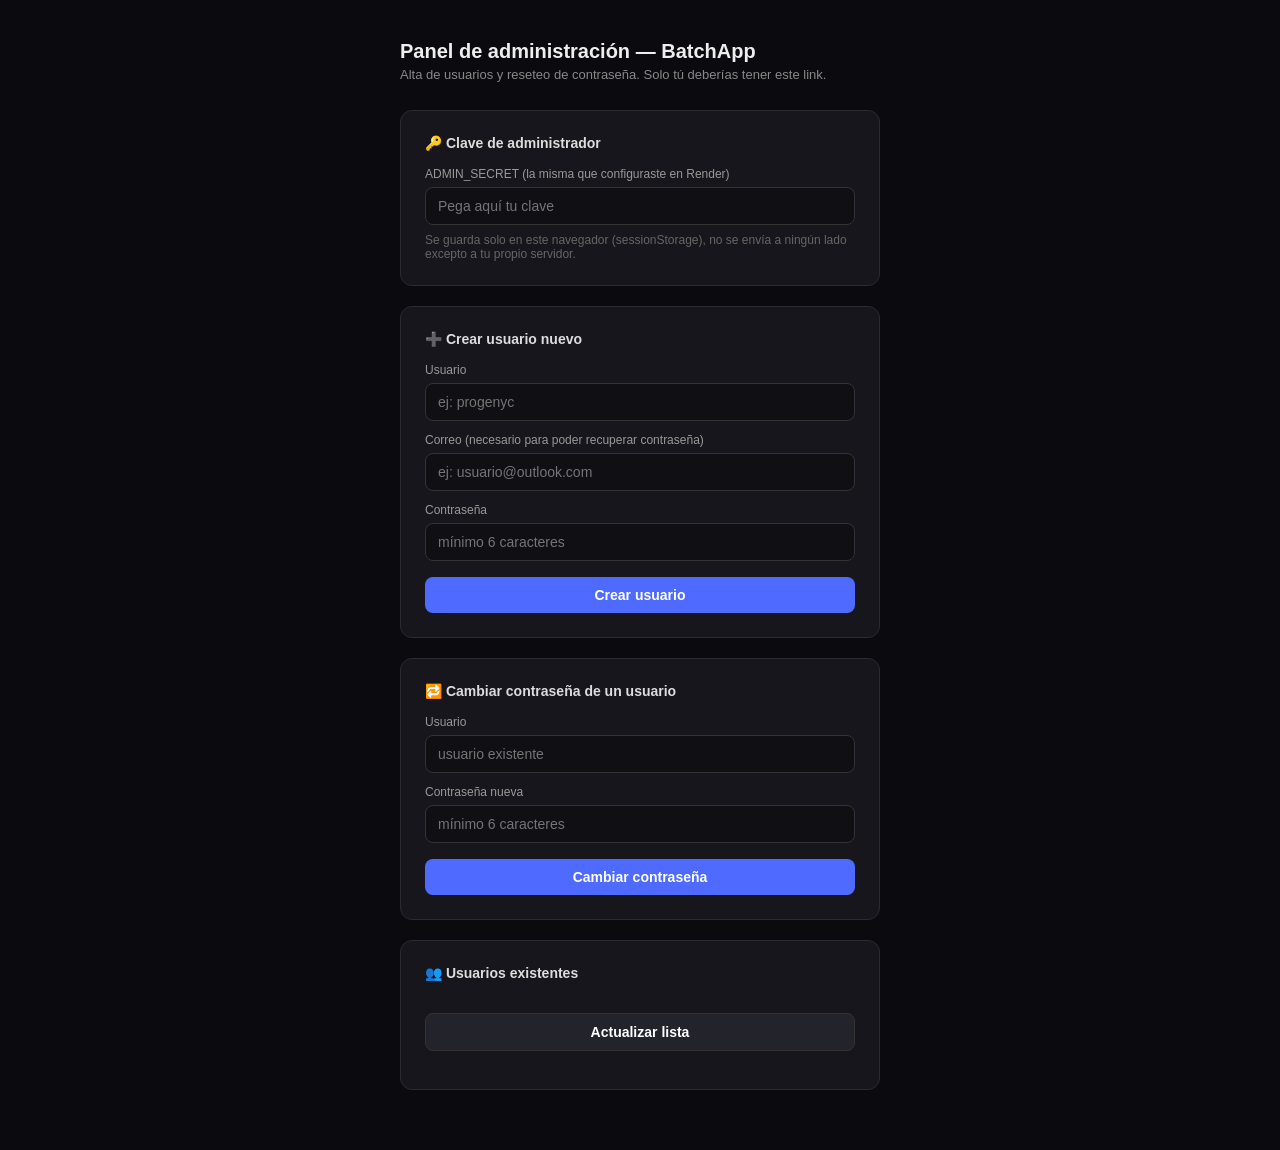
==== fastapi/static/admin.html @ 0b6dc23a "Html Admin" ====
<!DOCTYPE html>
<html lang="es">
<head>
  <meta charset="UTF-8" />
  <meta name="viewport" content="width=device-width, initial-scale=1.0" />
  <title>BatchApp — Panel de administración</title>
  <style>
    * { box-sizing: border-box; }
    body {
      margin: 0;
      min-height: 100vh;
      background: #0b0b0f;
      color: #eee;
      font-family: -apple-system, BlinkMacSystemFont, "Segoe UI", Roboto, sans-serif;
      display: flex;
      justify-content: center;
      padding: 40px 16px;
    }
    .wrap { width: 100%; max-width: 480px; }
    h1 { font-size: 20px; margin: 0 0 4px; }
    .sub { color: #888; font-size: 13px; margin: 0 0 28px; }

    .card {
      background: #16161c;
      border: 1px solid #2a2a33;
      border-radius: 12px;
      padding: 24px;
      margin-bottom: 20px;
    }
    .card h2 {
      font-size: 14px;
      margin: 0 0 16px;
      color: #ddd;
      display: flex;
      align-items: center;
      gap: 8px;
    }
    label {
      display: block;
      font-size: 12px;
      color: #999;
      margin-bottom: 6px;
      margin-top: 12px;
    }
    label:first-of-type { margin-top: 0; }
    input {
      width: 100%;
      padding: 10px 12px;
      border-radius: 8px;
      border: 1px solid #333;
      background: #0f0f14;
      color: #eee;
      font-size: 14px;
    }
    input:focus { outline: 1px solid #4f6bff; border-color: #4f6bff; }

    button {
      margin-top: 16px;
      width: 100%;
      padding: 10px 12px;
      border-radius: 8px;
      border: none;
      background: #4f6bff;
      color: #fff;
      font-size: 14px;
      font-weight: 600;
      cursor: pointer;
    }
    button:hover { background: #3f57e0; }
    button:disabled { opacity: 0.5; cursor: not-allowed; }
    button.danger { background: #a33; }
    button.danger:hover { background: #822; }
    button.secondary { background: #23232c; border: 1px solid #333; }
    button.secondary:hover { background: #2b2b36; }

    .msg {
      margin-top: 12px;
      font-size: 13px;
      padding: 8px 10px;
      border-radius: 6px;
      display: none;
    }
    .msg.ok { display: block; background: #123c1e; color: #7ee2a0; }
    .msg.err { display: block; background: #3c1212; color: #ff8a8a; }

    .secret-row { display: flex; gap: 8px; align-items: flex-end; }
    .secret-row > div { flex: 1; }

    .userlist { font-size: 13px; color: #ccc; margin: 0; padding-left: 18px; }
    .userlist li { margin-bottom: 4px; color: #999; }
    .userlist li b { color: #eee; }
    .empty-note { font-size: 12px; color: #666; }
  </style>
</head>
<body>
<div class="wrap">
  <h1>Panel de administración — BatchApp</h1>
  <p class="sub">Alta de usuarios y reseteo de contraseña. Solo tú deberías tener este link.</p>

  <!-- Clave de administrador -->
  <div class="card">
    <h2>🔑 Clave de administrador</h2>
    <label for="admin-secret">ADMIN_SECRET (la misma que configuraste en Render)</label>
    <input id="admin-secret" type="password" placeholder="Pega aquí tu clave" autocomplete="off" />
    <div class="empty-note" style="margin-top:8px;">Se guarda solo en este navegador (sessionStorage), no se envía a ningún lado excepto a tu propio servidor.</div>
  </div>

  <!-- Crear usuario -->
  <div class="card">
    <h2>➕ Crear usuario nuevo</h2>
    <label for="create-username">Usuario</label>
    <input id="create-username" type="text" placeholder="ej: progenyc" autocomplete="off" />
    <label for="create-email">Correo (necesario para poder recuperar contraseña)</label>
    <input id="create-email" type="email" placeholder="ej: usuario@outlook.com" autocomplete="off" />
    <label for="create-password">Contraseña</label>
    <input id="create-password" type="text" placeholder="mínimo 6 caracteres" autocomplete="off" />
    <button id="btn-create" onclick="createUser()">Crear usuario</button>
    <div class="msg" id="create-msg"></div>
  </div>

  <!-- Resetear contraseña -->
  <div class="card">
    <h2>🔁 Cambiar contraseña de un usuario</h2>
    <label for="reset-username">Usuario</label>
    <input id="reset-username" type="text" placeholder="usuario existente" autocomplete="off" />
    <label for="reset-password">Contraseña nueva</label>
    <input id="reset-password" type="text" placeholder="mínimo 6 caracteres" autocomplete="off" />
    <button id="btn-reset" onclick="resetPassword()">Cambiar contraseña</button>
    <div class="msg" id="reset-msg"></div>
  </div>

  <!-- Listar usuarios -->
  <div class="card">
    <h2>👥 Usuarios existentes</h2>
    <button class="secondary" onclick="listUsers()">Actualizar lista</button>
    <ul class="userlist" id="user-list" style="margin-top:14px;"></ul>
    <div class="msg" id="list-msg"></div>
  </div>
</div>

<script>
  // La clave se guarda solo para esta pestaña (sessionStorage), se borra
  // al cerrar el navegador. Nunca se guarda en el servidor ni se comparte.
  const secretInput = document.getElementById('admin-secret');
  secretInput.value = sessionStorage.getItem('batchapp_admin_secret') || '';
  secretInput.addEventListener('input', () => {
    sessionStorage.setItem('batchapp_admin_secret', secretInput.value);
  });

  function showMsg(id, text, ok) {
    const el = document.getElementById(id);
    el.textContent = text;
    el.className = 'msg ' + (ok ? 'ok' : 'err');
  }

  async function adminFetch(path, body) {
    const secret = secretInput.value.trim();
    if (!secret) throw new Error('Pega primero tu ADMIN_SECRET arriba');
    const res = await fetch(path, {
      method: 'POST',
      headers: {
        'Content-Type': 'application/json',
        'Authorization': `Bearer ${secret}`,
      },
      body: JSON.stringify(body),
    });
    const data = await res.json().catch(() => ({}));
    if (!res.ok) throw new Error(data.detail || `Error ${res.status}`);
    return data;
  }

  async function createUser() {
    const btn = document.getElementById('btn-create');
    const username = document.getElementById('create-username').value.trim();
    const email = document.getElementById('create-email').value.trim();
    const password = document.getElementById('create-password').value;
    btn.disabled = true;
    try {
      const data = await adminFetch('/admin/create_user', { username, email, password });
      showMsg('create-msg', data.message || 'Usuario creado', true);
      document.getElementById('create-username').value = '';
      document.getElementById('create-email').value = '';
      document.getElementById('create-password').value = '';
      listUsers();
    } catch (err) {
      showMsg('create-msg', err.message, false);
    } finally {
      btn.disabled = false;
    }
  }

  async function resetPassword() {
    const btn = document.getElementById('btn-reset');
    const username = document.getElementById('reset-username').value.trim();
    const new_password = document.getElementById('reset-password').value;
    btn.disabled = true;
    try {
      const data = await adminFetch('/admin/reset_password', { username, new_password });
      showMsg('reset-msg', data.message || 'Contraseña actualizada', true);
      document.getElementById('reset-password').value = '';
    } catch (err) {
      showMsg('reset-msg', err.message, false);
    } finally {
      btn.disabled = false;
    }
  }

  async function listUsers() {
    const secret = secretInput.value.trim();
    const listEl = document.getElementById('user-list');
    if (!secret) { showMsg('list-msg', 'Pega primero tu ADMIN_SECRET arriba', false); return; }
    try {
      const res = await fetch('/admin/list_users', {
        headers: { 'Authorization': `Bearer ${secret}` },
      });
      const data = await res.json();
      if (!res.ok) throw new Error(data.detail || `Error ${res.status}`);
      listEl.innerHTML = '';
      if (!data.users || data.users.length === 0) {
        listEl.innerHTML = '<div class="empty-note">Todavía no hay usuarios creados.</div>';
      } else {
        for (const u of data.users) {
          const li = document.createElement('li');
          li.innerHTML = `<b>${u.username}</b> ${u.email ? '('+u.email+')' : '<span style=\"color:#a33\">sin correo</span>'} — creado ${new Date(u.created_at).toLocaleDateString()}`;
          listEl.appendChild(li);
        }
      }
      document.getElementById('list-msg').className = 'msg';
    } catch (err) {
      showMsg('list-msg', err.message, false);
    }
  }

  // Cargar la lista automaticamente si ya hay una clave guardada
  if (secretInput.value) listUsers();
</script>
</body>
</html>
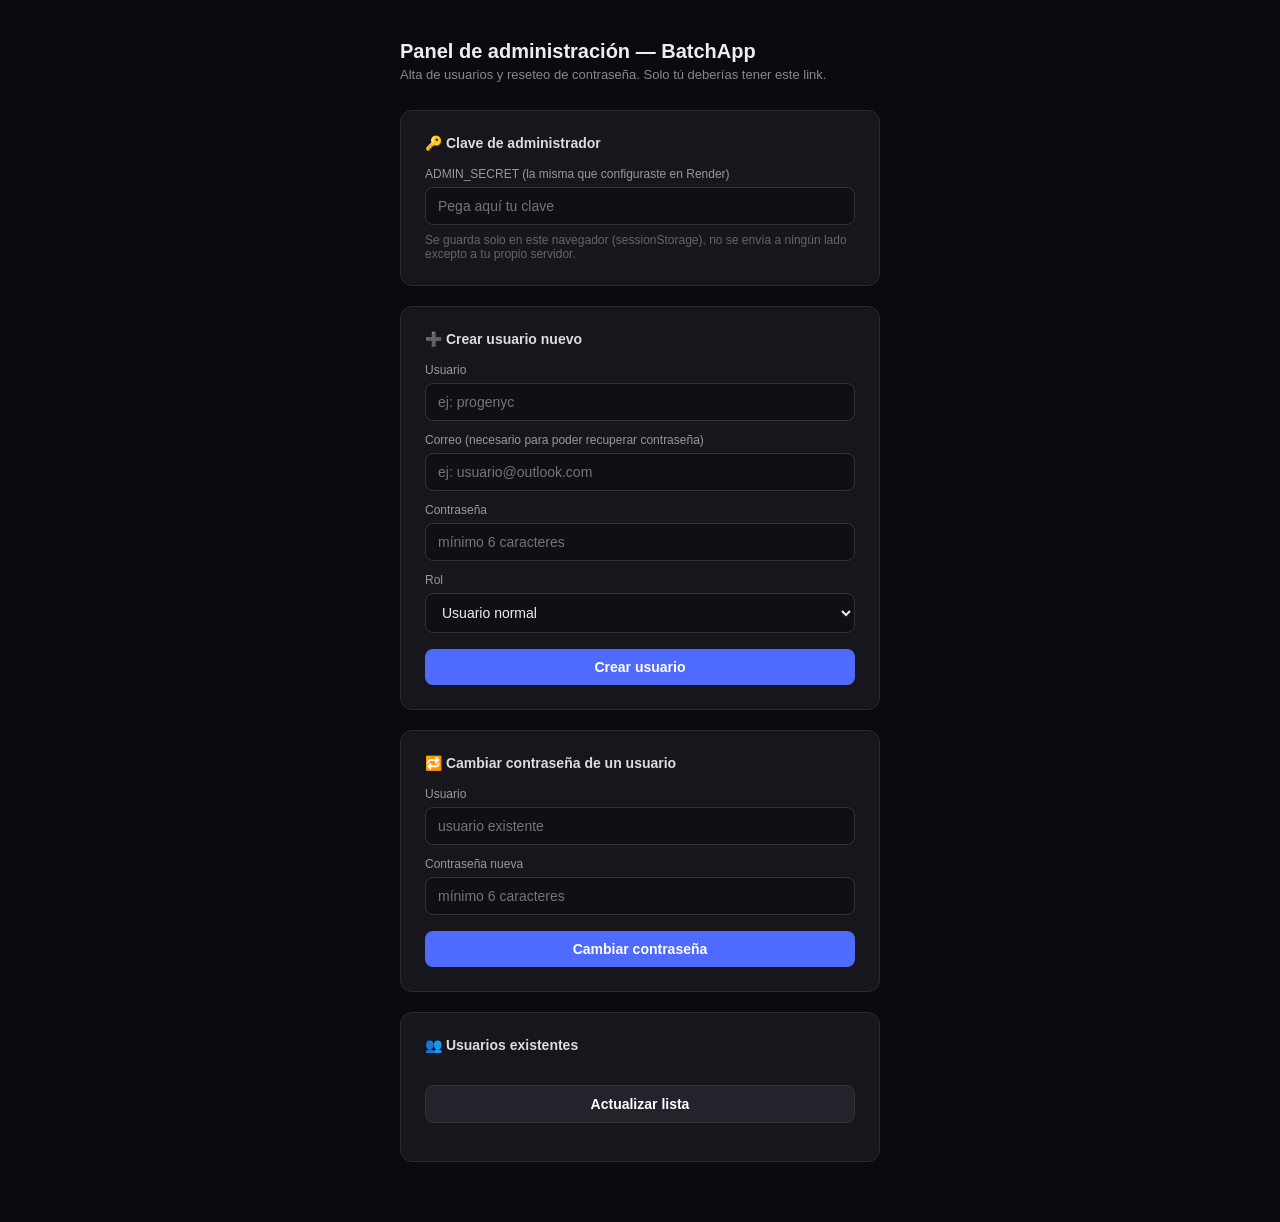
==== commit 90434464: "Add role selection for user creation in admin panel" ====
--- a/fastapi/static/admin.html
+++ b/fastapi/static/admin.html
@@ -102,6 +102,7 @@
     <h2>🔑 Clave de administrador</h2>
     <label for="admin-secret">ADMIN_SECRET (la misma que configuraste en Render)</label>
     <input id="admin-secret" type="password" placeholder="Pega aquí tu clave" autocomplete="off" />
+    <div class="msg ok" id="auto-session-info" style="display:none;">✓ Detectamos tu sesión de administrador, no necesitas pegar nada.</div>
     <div class="empty-note" style="margin-top:8px;">Se guarda solo en este navegador (sessionStorage), no se envía a ningún lado excepto a tu propio servidor.</div>
   </div>
 
@@ -114,6 +115,11 @@
     <input id="create-email" type="email" placeholder="ej: usuario@outlook.com" autocomplete="off" />
     <label for="create-password">Contraseña</label>
     <input id="create-password" type="text" placeholder="mínimo 6 caracteres" autocomplete="off" />
+    <label for="create-role">Rol</label>
+    <select id="create-role" style="width:100%;padding:10px 12px;border-radius:8px;border:1px solid #333;background:#0f0f14;color:#eee;font-size:14px;">
+      <option value="user" selected>Usuario normal</option>
+      <option value="admin">Administrador</option>
+    </select>
     <button id="btn-create" onclick="createUser()">Crear usuario</button>
     <div class="msg" id="create-msg"></div>
   </div>
@@ -142,7 +148,21 @@
   // La clave se guarda solo para esta pestaña (sessionStorage), se borra
   // al cerrar el navegador. Nunca se guarda en el servidor ni se comparte.
   const secretInput = document.getElementById('admin-secret');
-  secretInput.value = sessionStorage.getItem('batchapp_admin_secret') || '';
+  const autoInfo = document.getElementById('auto-session-info');
+
+  const savedToken = localStorage.getItem('batchapp_token');
+  const savedRole  = localStorage.getItem('batchapp_role');
+
+  if (savedRole === 'admin' && savedToken) {
+    // Ya iniciaste sesion como administrador en la app normal: se usa esa
+    // misma sesion aqui, sin pedirte pegar el ADMIN_SECRET a mano.
+    secretInput.value = savedToken;
+    secretInput.disabled = true;
+    if (autoInfo) autoInfo.style.display = 'block';
+  } else {
+    secretInput.value = sessionStorage.getItem('batchapp_admin_secret') || '';
+  }
+
   secretInput.addEventListener('input', () => {
     sessionStorage.setItem('batchapp_admin_secret', secretInput.value);
   });
@@ -174,13 +194,15 @@
     const username = document.getElementById('create-username').value.trim();
     const email = document.getElementById('create-email').value.trim();
     const password = document.getElementById('create-password').value;
+    const role = document.getElementById('create-role').value;
     btn.disabled = true;
     try {
-      const data = await adminFetch('/admin/create_user', { username, email, password });
+      const data = await adminFetch('/admin/create_user', { username, email, password, role });
       showMsg('create-msg', data.message || 'Usuario creado', true);
       document.getElementById('create-username').value = '';
       document.getElementById('create-email').value = '';
       document.getElementById('create-password').value = '';
+      document.getElementById('create-role').value = 'user';
       listUsers();
     } catch (err) {
       showMsg('create-msg', err.message, false);
@@ -221,7 +243,8 @@
       } else {
         for (const u of data.users) {
           const li = document.createElement('li');
-          li.innerHTML = `<b>${u.username}</b> ${u.email ? '('+u.email+')' : '<span style=\"color:#a33\">sin correo</span>'} — creado ${new Date(u.created_at).toLocaleDateString()}`;
+          const roleTag = u.role === 'admin' ? ' <span style="color:#7d92ff;">[admin]</span>' : '';
+          li.innerHTML = `<b>${u.username}</b>${roleTag} ${u.email ? '('+u.email+')' : '<span style=\"color:#a33\">sin correo</span>'} — creado ${new Date(u.created_at).toLocaleDateString()}`;
           listEl.appendChild(li);
         }
       }
